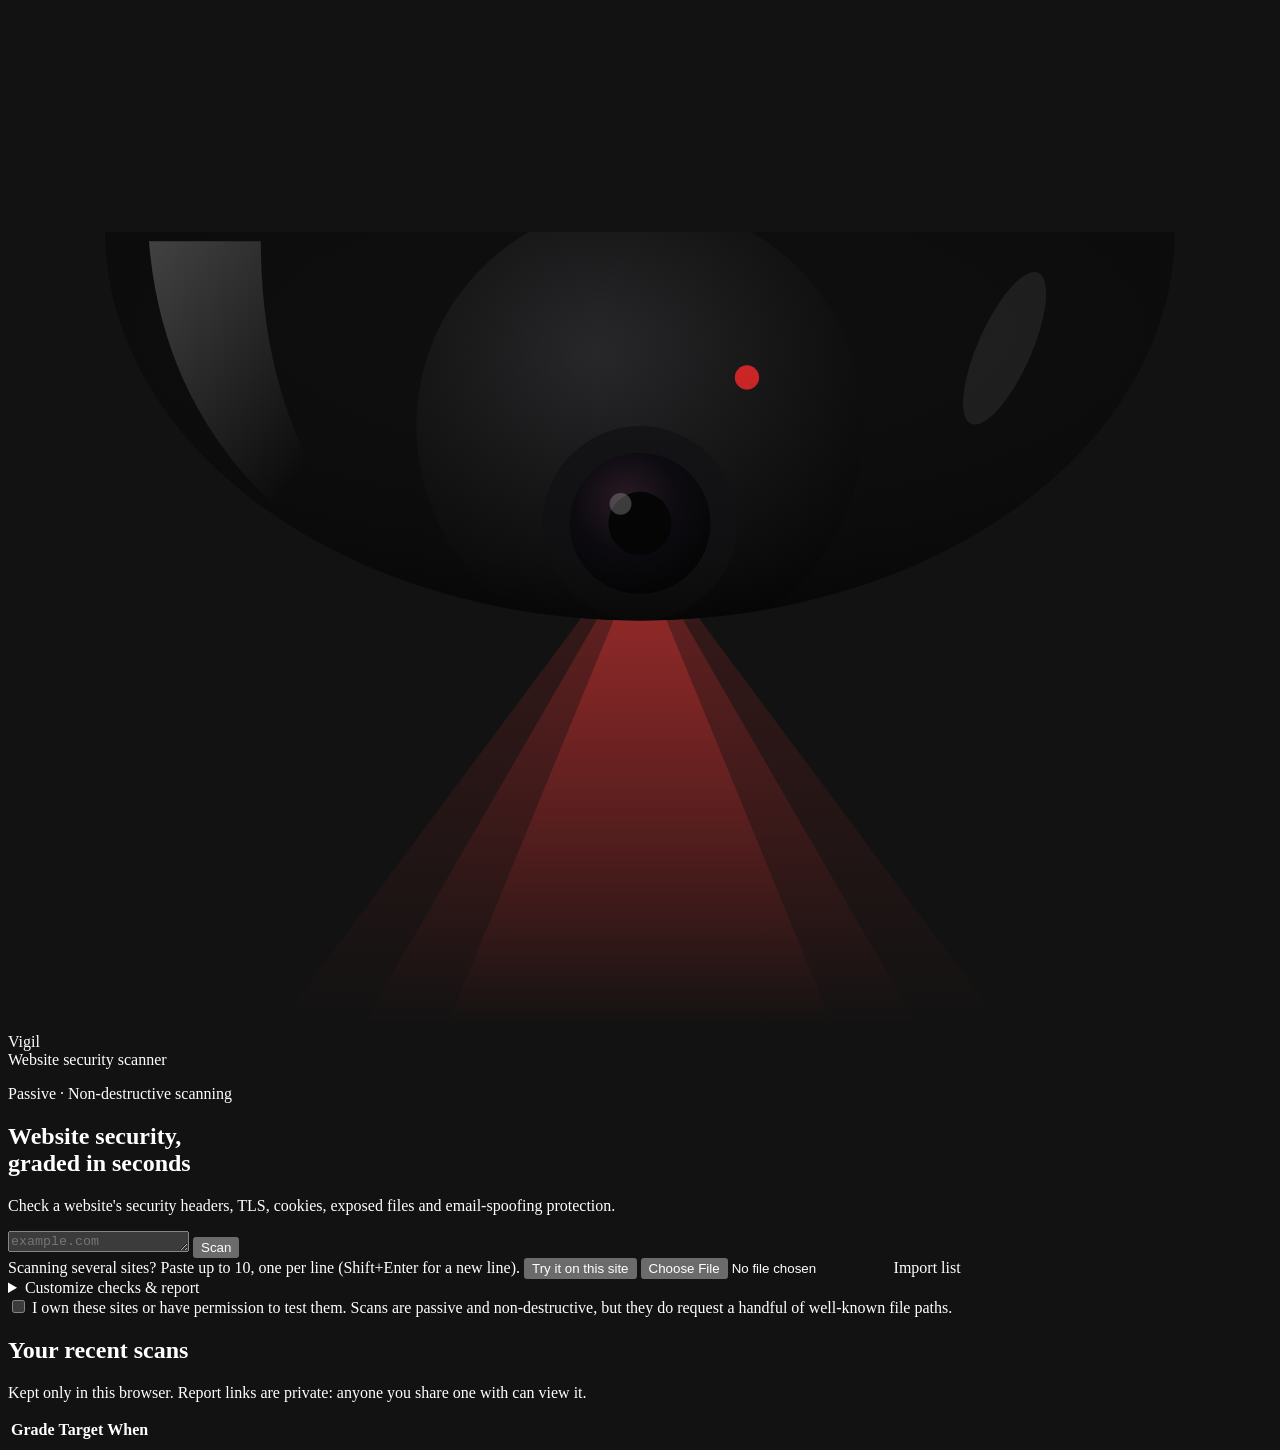
==== vigil/web/static/index.html @ 4bc2053c "Add favicon, link previews and a "Try it on this site" button - SVG dome-camera favicon (browsers we" ====
<!doctype html>
<html lang="en">
<head>
<meta charset="utf-8">
<meta name="viewport" content="width=device-width, initial-scale=1">
<meta name="color-scheme" content="dark">
<title>Vigil · Website Security Scanner</title>
<meta name="description" content="Grade any website's security in seconds: headers, TLS, cookies, exposed files, known CVEs and email spoofing, with a plain-English fix and a ready-to-share PDF report.">
<link rel="icon" href="/static/favicon.svg" type="image/svg+xml">
<meta property="og:type" content="website">
<meta property="og:title" content="Vigil · Website security, graded in seconds">
<meta property="og:description" content="Headers, TLS, cookies, exposed files, known CVEs and email spoofing, with a plain-English fix for every finding.">
<meta property="og:url" content="__ORIGIN__/">
<meta property="og:image" content="__ORIGIN__/static/og.png">
<meta property="og:image:width" content="1200">
<meta property="og:image:height" content="630">
<meta name="twitter:card" content="summary_large_image">
<link rel="stylesheet" href="/static/app.css">
<!-- Vercel Web Analytics and Speed Insights, served from our own origin so the strict CSP stays as is -->
<script defer src="/_vercel/insights/script.js"></script>
<script defer src="/_vercel/speed-insights/script.js"></script>
</head>
<body>
<div class="cam-wrap">
  <svg class="cam" viewBox="0 0 520 420" aria-hidden="true">
    <defs>
      <linearGradient id="beam" x1="0" y1="0" x2="0" y2="1">
        <stop offset="0" stop-color="#ff3b3b" stop-opacity=".45"/>
        <stop offset="1" stop-color="#ff3b3b" stop-opacity="0"/>
      </linearGradient>
      <radialGradient id="ball" cx=".4" cy=".35" r=".75">
        <stop offset="0" stop-color="#2b2b2d"/>
        <stop offset="1" stop-color="#040404"/>
      </radialGradient>
      <radialGradient id="glass" cx=".5" cy=".25" r=".85">
        <stop offset="0" stop-color="#1a1a1c" stop-opacity=".15"/>
        <stop offset=".7" stop-color="#0a0a0b" stop-opacity=".45"/>
        <stop offset="1" stop-color="#000" stop-opacity=".85"/>
      </radialGradient>
      <linearGradient id="shine" x1="0" y1="0" x2="1" y2="1">
        <stop offset="0" stop-color="#fff" stop-opacity=".22"/>
        <stop offset=".6" stop-color="#fff" stop-opacity="0"/>
      </linearGradient>
      <radialGradient id="lens" cx=".4" cy=".35" r=".7">
        <stop offset="0" stop-color="#3a2030"/>
        <stop offset=".5" stop-color="#0d0a12"/>
        <stop offset="1" stop-color="#000"/>
      </radialGradient>
      <clipPath id="dome"><path d="M40 92 A220 160 0 0 0 480 92 Z"/></clipPath>
    </defs>
    <!-- light cone, then the dome glass and lens on top of it -->
    <g class="cam-head"><g class="cam-beam" fill="url(#beam)">
      <polygon points="244,240 276,240 410,420 110,420" opacity=".35"/>
      <polygon points="249,240 271,240 375,420 145,420" opacity=".5"/>
      <polygon points="254,240 266,240 340,420 180,420" opacity=".7"/>
    </g></g>
    <path d="M40 92 A220 160 0 0 0 480 92 Z" fill="#0c0c0d"/>
    <g clip-path="url(#dome)">
      <g class="cam-head">
        <circle cx="260" cy="172" r="92" fill="url(#ball)"/>
        <circle cx="260" cy="212" r="40" fill="#141416"/>
        <circle cx="260" cy="212" r="29" fill="url(#lens)"/>
        <circle cx="260" cy="212" r="13" fill="#000"/>
        <circle cx="252" cy="204" r="4.5" fill="#fff" opacity=".35"/>
        <circle class="cam-led" cx="304" cy="152" r="5" fill="#ff2a2a"/>
      </g>
    </g>
    <path d="M40 92 A220 160 0 0 0 480 92 Z" fill="url(#glass)"/>
    <path d="M58 96 Q66 196 170 244 Q104 190 104 96 Z" fill="url(#shine)"/>
    <ellipse cx="410" cy="140" rx="11" ry="34" transform="rotate(24 410 140)" fill="#fff" opacity=".07"/>
  </svg>
</div>
<header class="nav">
  <div class="brand"><span class="mark" aria-hidden="true"></span>Vigil</div>
  <span class="nav-tag">Website security scanner</span>
</header>

<main>
  <section class="hero">


    <p class="eyebrow">Passive · Non-destructive scanning</p>
    <h1>Website security,<br><span>graded in seconds</span></h1>
    <p class="tag">Check a website's security headers, TLS, cookies, exposed files and email-spoofing protection.</p>

    <form id="f">
      <div class="row">
        <textarea id="urls" rows="1" placeholder="example.com" autocomplete="off" spellcheck="false"
                  aria-label="Websites to scan, one per line" aria-describedby="urls-help"></textarea>
        <button id="go" type="submit">Scan</button>
      </div>
      <div class="hint">
        <span id="urls-help">Scanning several sites? Paste up to 10, one per line (Shift+Enter for a new line).</span>
        <span class="hint-actions">
          <button class="file-btn" id="try-self" type="button">Try it on this site</button>
          <label class="file-btn"><input id="file" type="file" accept=".txt,.csv,text/plain,text/csv">Import list</label>
        </span>
      </div>

      <details id="opts" class="opts">
        <summary>Customize checks &amp; report</summary>
        <div class="opts-grid">
          <fieldset>
            <legend>Checks to run</legend>
            <label><input type="checkbox" name="check" value="transport" checked> HTTPS transport</label>
            <label><input type="checkbox" name="check" value="tls" checked> TLS / certificate</label>
            <label><input type="checkbox" name="check" value="headers" checked> Security headers</label>
            <label><input type="checkbox" name="check" value="cookies" checked> Cookies</label>
            <label><input type="checkbox" name="check" value="disclosure" checked> Information disclosure</label>
            <label><input type="checkbox" name="check" value="cves" checked> Known vulnerabilities (CVEs)</label>
            <label><input type="checkbox" name="check" value="exposure" checked> Exposed files</label>
            <label><input type="checkbox" name="check" value="email_dns" checked> Email spoofing (SPF/DMARC)</label>
          </fieldset>
          <fieldset>
            <legend>Report sections</legend>
            <label><input type="checkbox" name="section" value="summary" checked> Executive summary</label>
            <label><input type="checkbox" name="section" value="details" checked> Findings, grouped by severity</label>
            <label><input type="checkbox" name="section" value="passed" checked> Checks passed</label>
            <label><input type="checkbox" name="section" value="methodology" checked> Methodology &amp; scope</label>
          </fieldset>
          <fieldset>
            <legend>Report detail</legend>
            <label class="stack">Include findings rated
              <select id="min">
                <option value="info">Info and above (everything)</option>
                <option value="low">Low and above</option>
                <option value="medium">Medium and above</option>
                <option value="high">High and above</option>
                <option value="critical">Critical only</option>
              </select>
            </label>
            <label><input type="checkbox" id="evidence" checked> Include technical evidence</label>
            <p class="muted">Report options apply to downloads and the online view. They don't change the score.</p>
          </fieldset>
        </div>
      </details>

      <label class="auth"><input id="auth" type="checkbox"> I own these sites or have permission to test them.
        Scans are passive and non-destructive, but they do request a handful of well-known file paths.</label>
      <div id="err" class="err" role="alert"></div>
    </form>
  </section>

  <section id="result" aria-live="polite"></section>

  <h2>Your recent scans</h2>
  <p class="muted">Kept only in this browser. Report links are private: anyone you share one with can view it.</p>
  <div class="table-wrap">
    <table><thead><tr><th>Grade</th><th>Target</th><th>When</th><th></th></tr></thead><tbody id="hist"></tbody></table>
  </div>
</main>

<dialog id="preview" aria-labelledby="preview-title">
  <div class="preview-bar">
    <strong id="preview-title" tabindex="-1" autofocus>Report preview</strong>
    <div class="report-actions">
      <a class="btn btn-primary" id="pv-pdf" data-ext=".pdf" download>⬇ Download PDF</a>
      <a class="btn btn-secondary" id="pv-docx" data-ext=".docx" download>⬇ Download Word</a>
      <button class="btn btn-ghost" id="pv-close" type="button" aria-label="Close preview">✕</button>
    </div>
  </div>
  <iframe id="pv-frame" title="Report preview"></iframe>
  <p class="muted preview-note">The Word document has the same content and layout.
    Preview not showing? <a id="pv-open" target="_blank" rel="noopener">Open it in a new tab</a>.</p>
</dialog>

<script src="/static/app.js"></script>
</body>
</html>
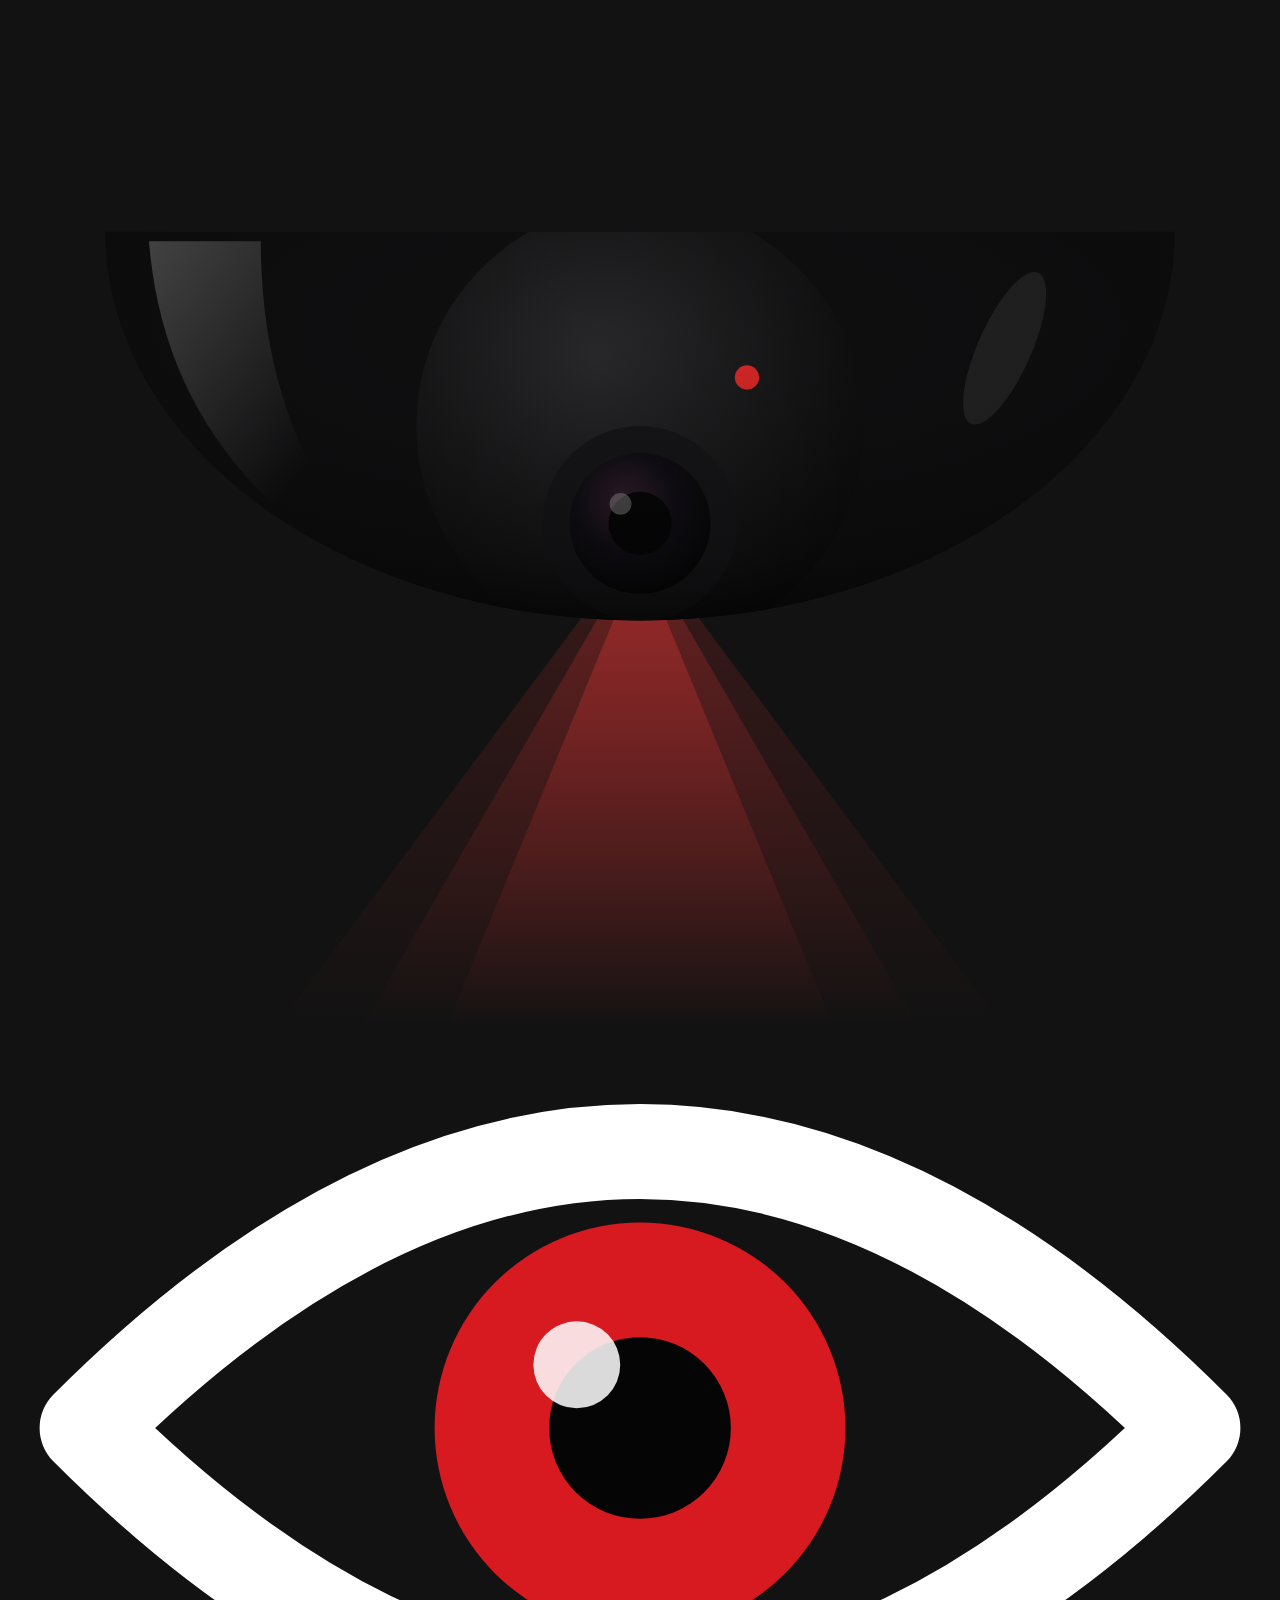
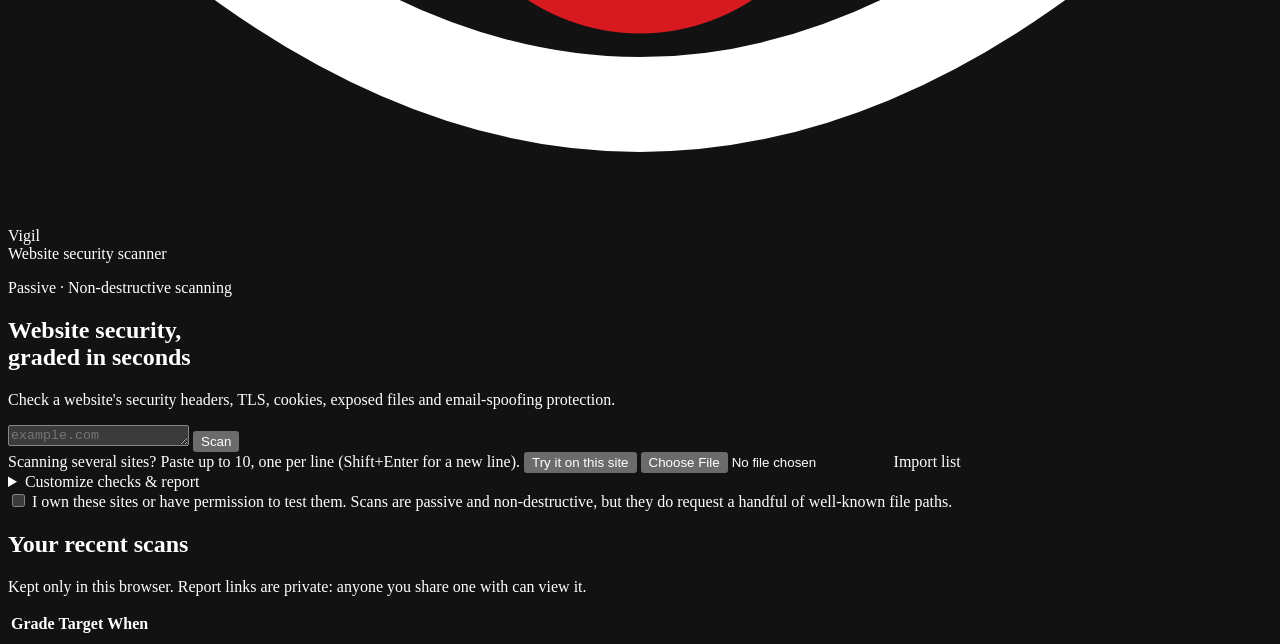
==== commit 93819c59: "Change the Vigil logo from a target to an eye Inline SVG eye (white outline, red iris) replaces the " ====
--- a/vigil/web/static/index.html
+++ b/vigil/web/static/index.html
@@ -71,7 +71,13 @@
   </svg>
 </div>
 <header class="nav">
-  <div class="brand"><span class="mark" aria-hidden="true"></span>Vigil</div>
+  <div class="brand">
+    <svg class="mark" viewBox="0 0 32 20" aria-hidden="true">
+      <path d="M2 10 Q16 -4 30 10 Q16 24 2 10 Z" fill="none" stroke="#fff" stroke-width="2.4" stroke-linejoin="round"/>
+      <circle cx="16" cy="10" r="5.2" fill="#d71920"/>
+      <circle cx="16" cy="10" r="2.3" fill="#050505"/>
+      <circle cx="14.4" cy="8.4" r="1.1" fill="#fff" opacity=".85"/>
+    </svg>Vigil</div>
   <span class="nav-tag">Website security scanner</span>
 </header>
 
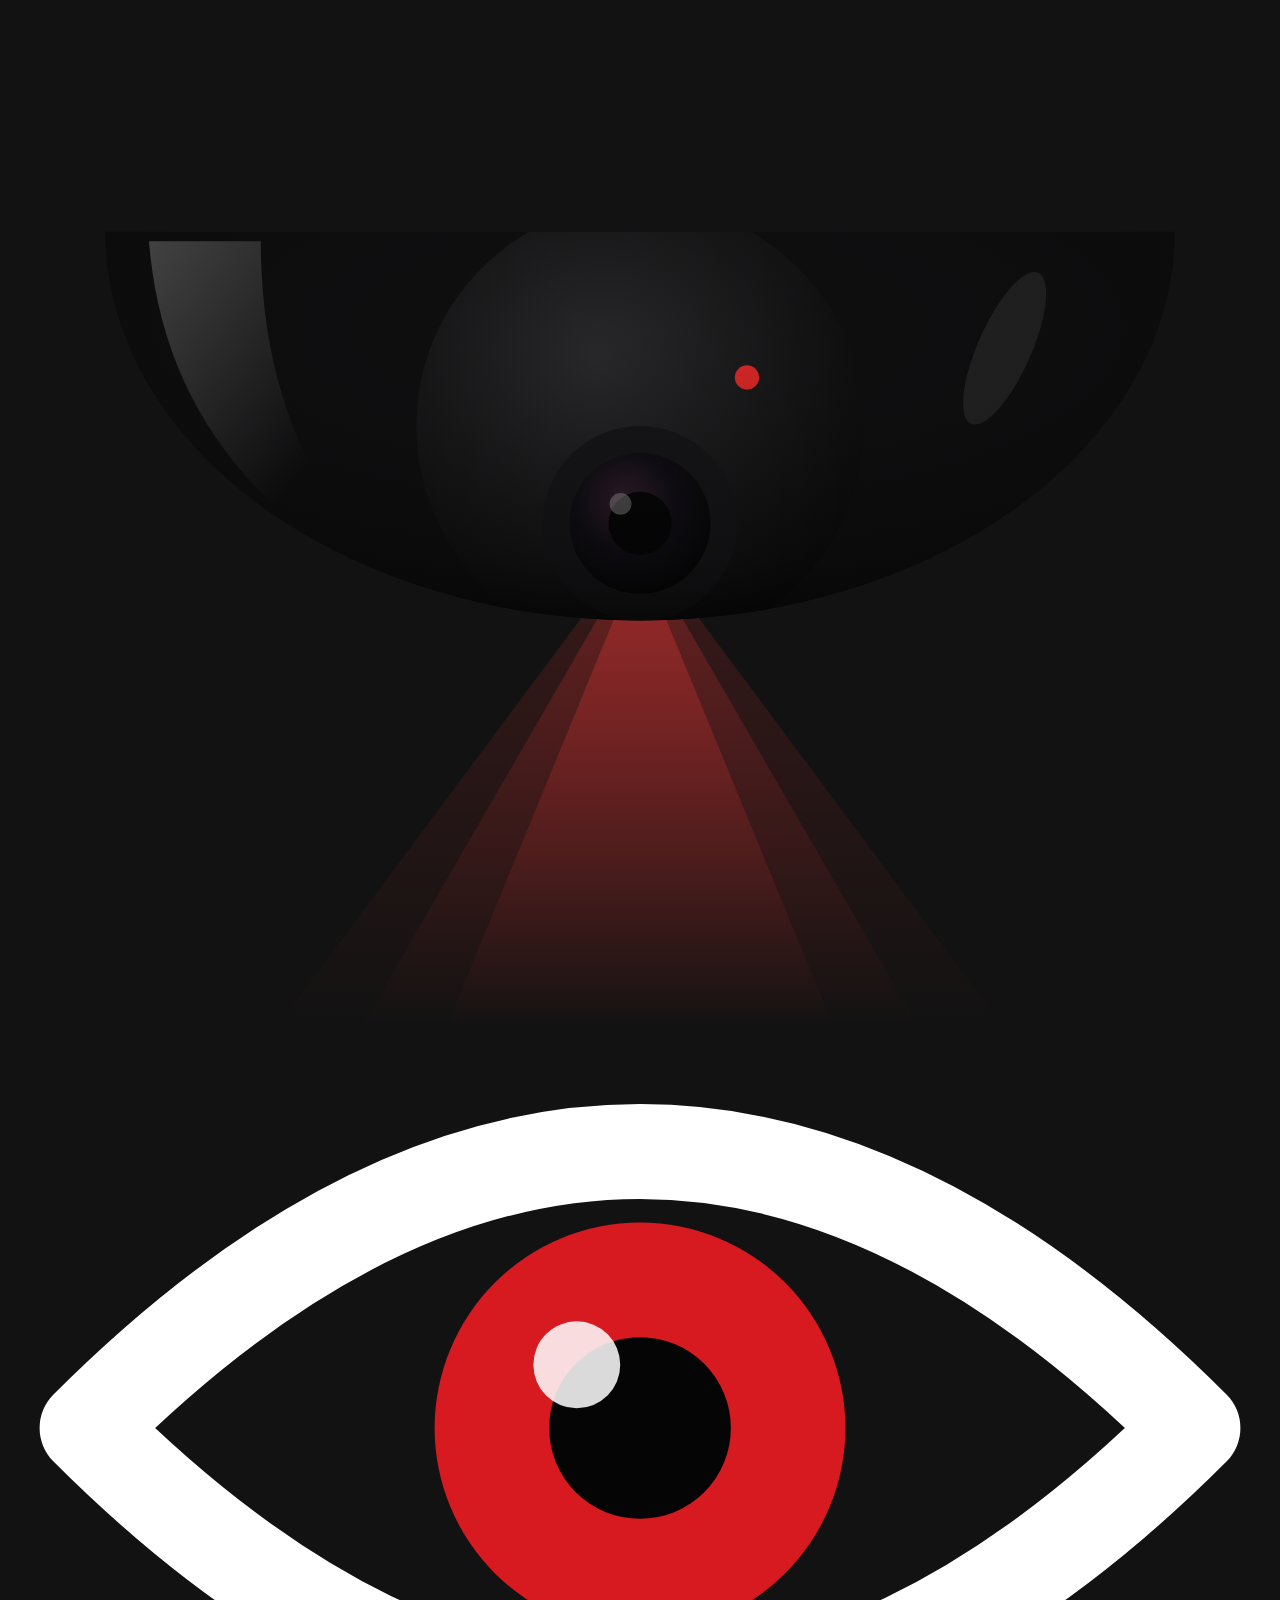
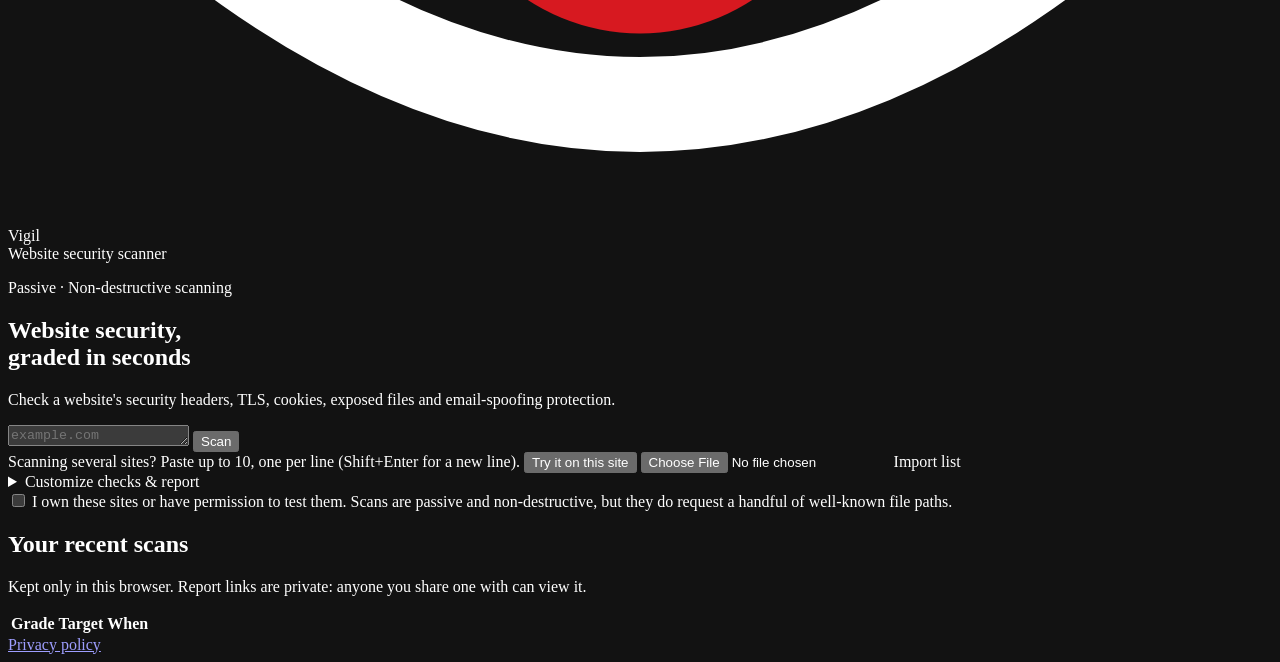
==== commit 4b6d8c5c: "Link the privacy policy from the site footer Co-Authored-By: Claude Opus 5.5 <noreply@anthropic.com>" ====
--- a/vigil/web/static/index.html
+++ b/vigil/web/static/index.html
@@ -156,6 +156,8 @@
   </div>
 </main>
 
+<footer class="site-foot"><a href="/privacy">Privacy policy</a></footer>
+
 <dialog id="preview" aria-labelledby="preview-title">
   <div class="preview-bar">
     <strong id="preview-title" tabindex="-1" autofocus>Report preview</strong>
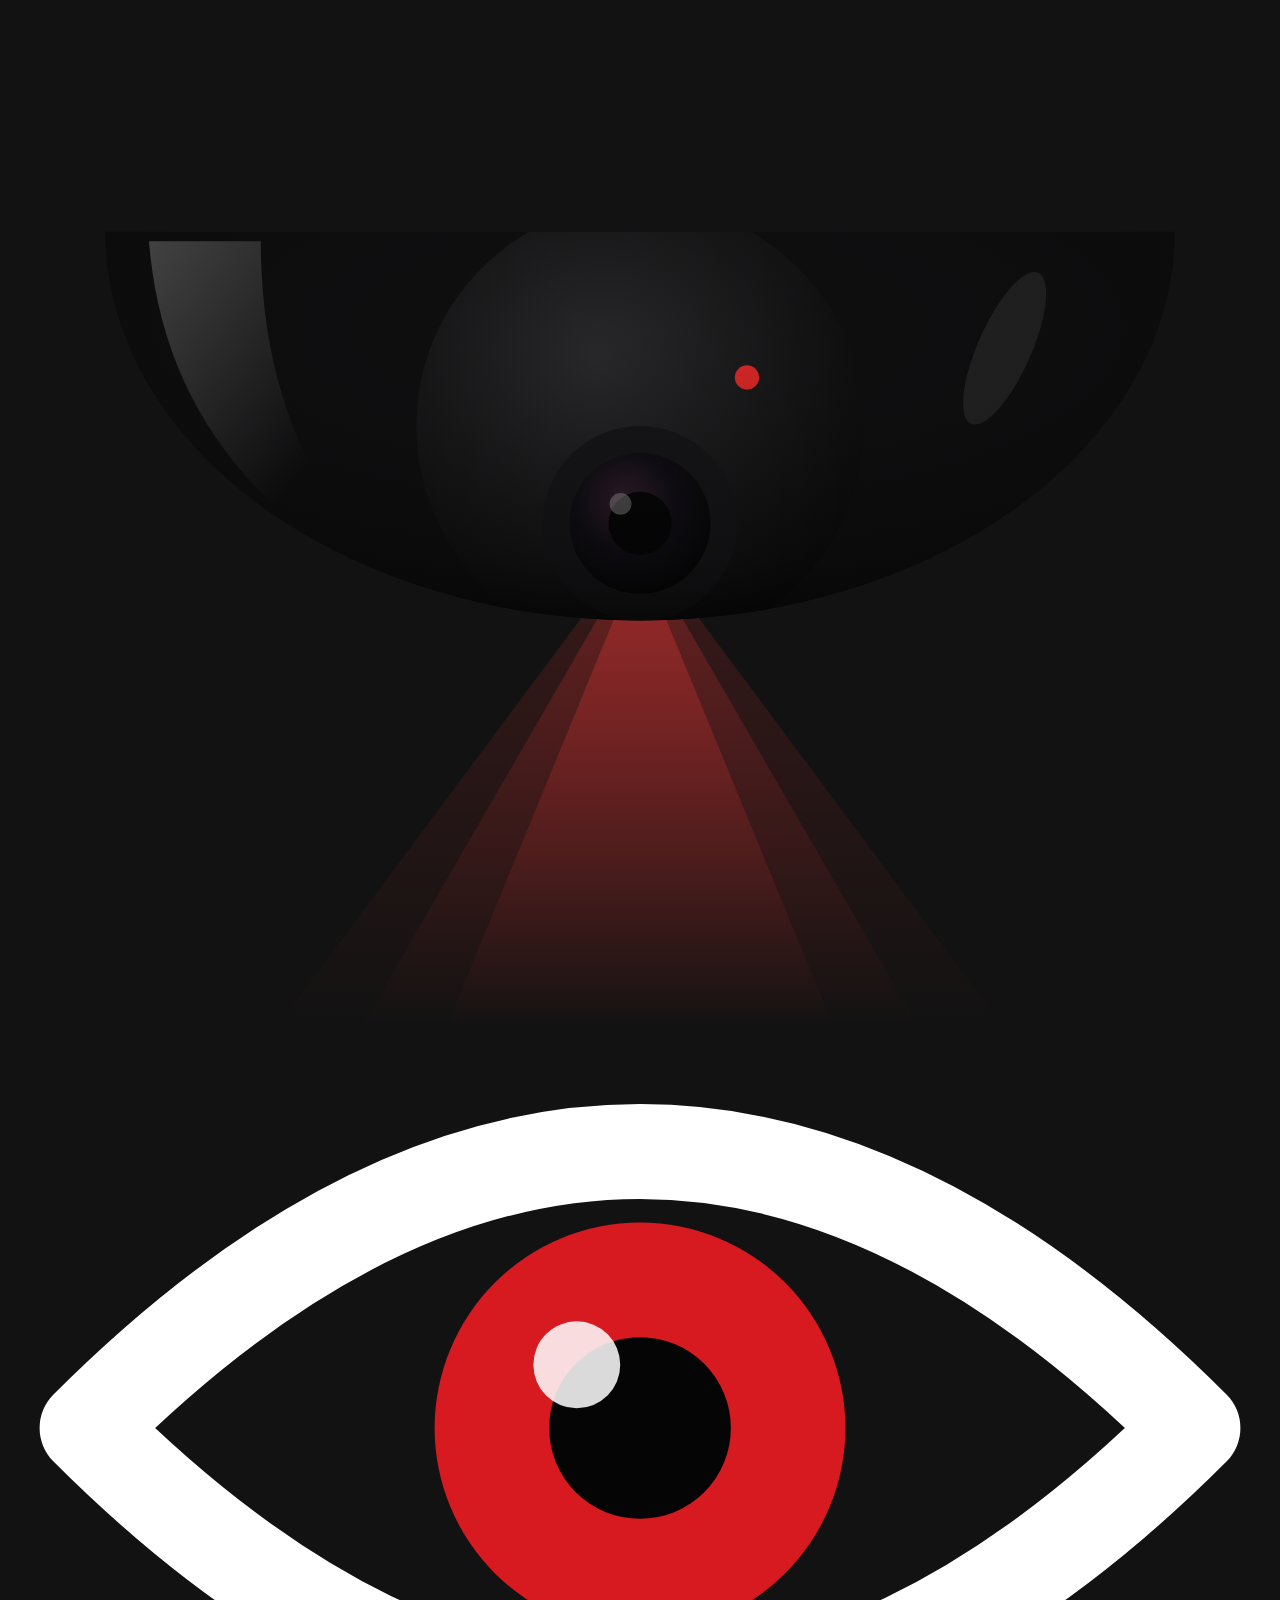
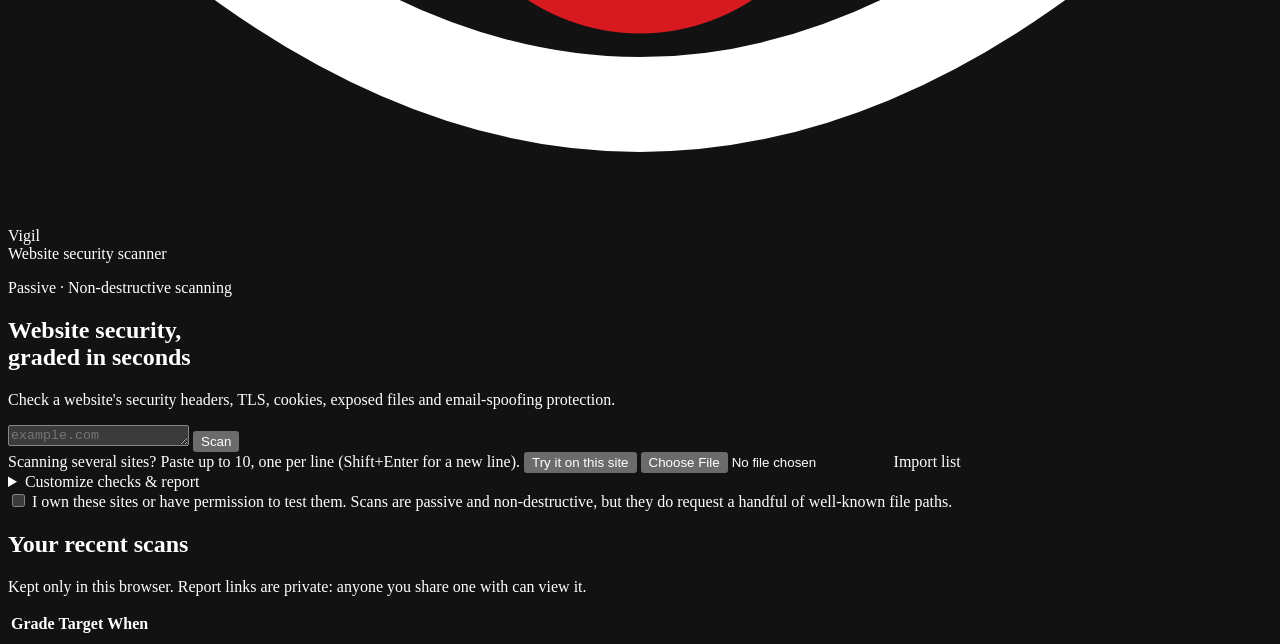
==== commit 5e8ca0c4: "Revert "Link the privacy policy from the site footer"" ====
--- a/vigil/web/static/index.html
+++ b/vigil/web/static/index.html
@@ -156,8 +156,6 @@
   </div>
 </main>
 
-<footer class="site-foot"><a href="/privacy">Privacy policy</a></footer>
-
 <dialog id="preview" aria-labelledby="preview-title">
   <div class="preview-bar">
     <strong id="preview-title" tabindex="-1" autofocus>Report preview</strong>
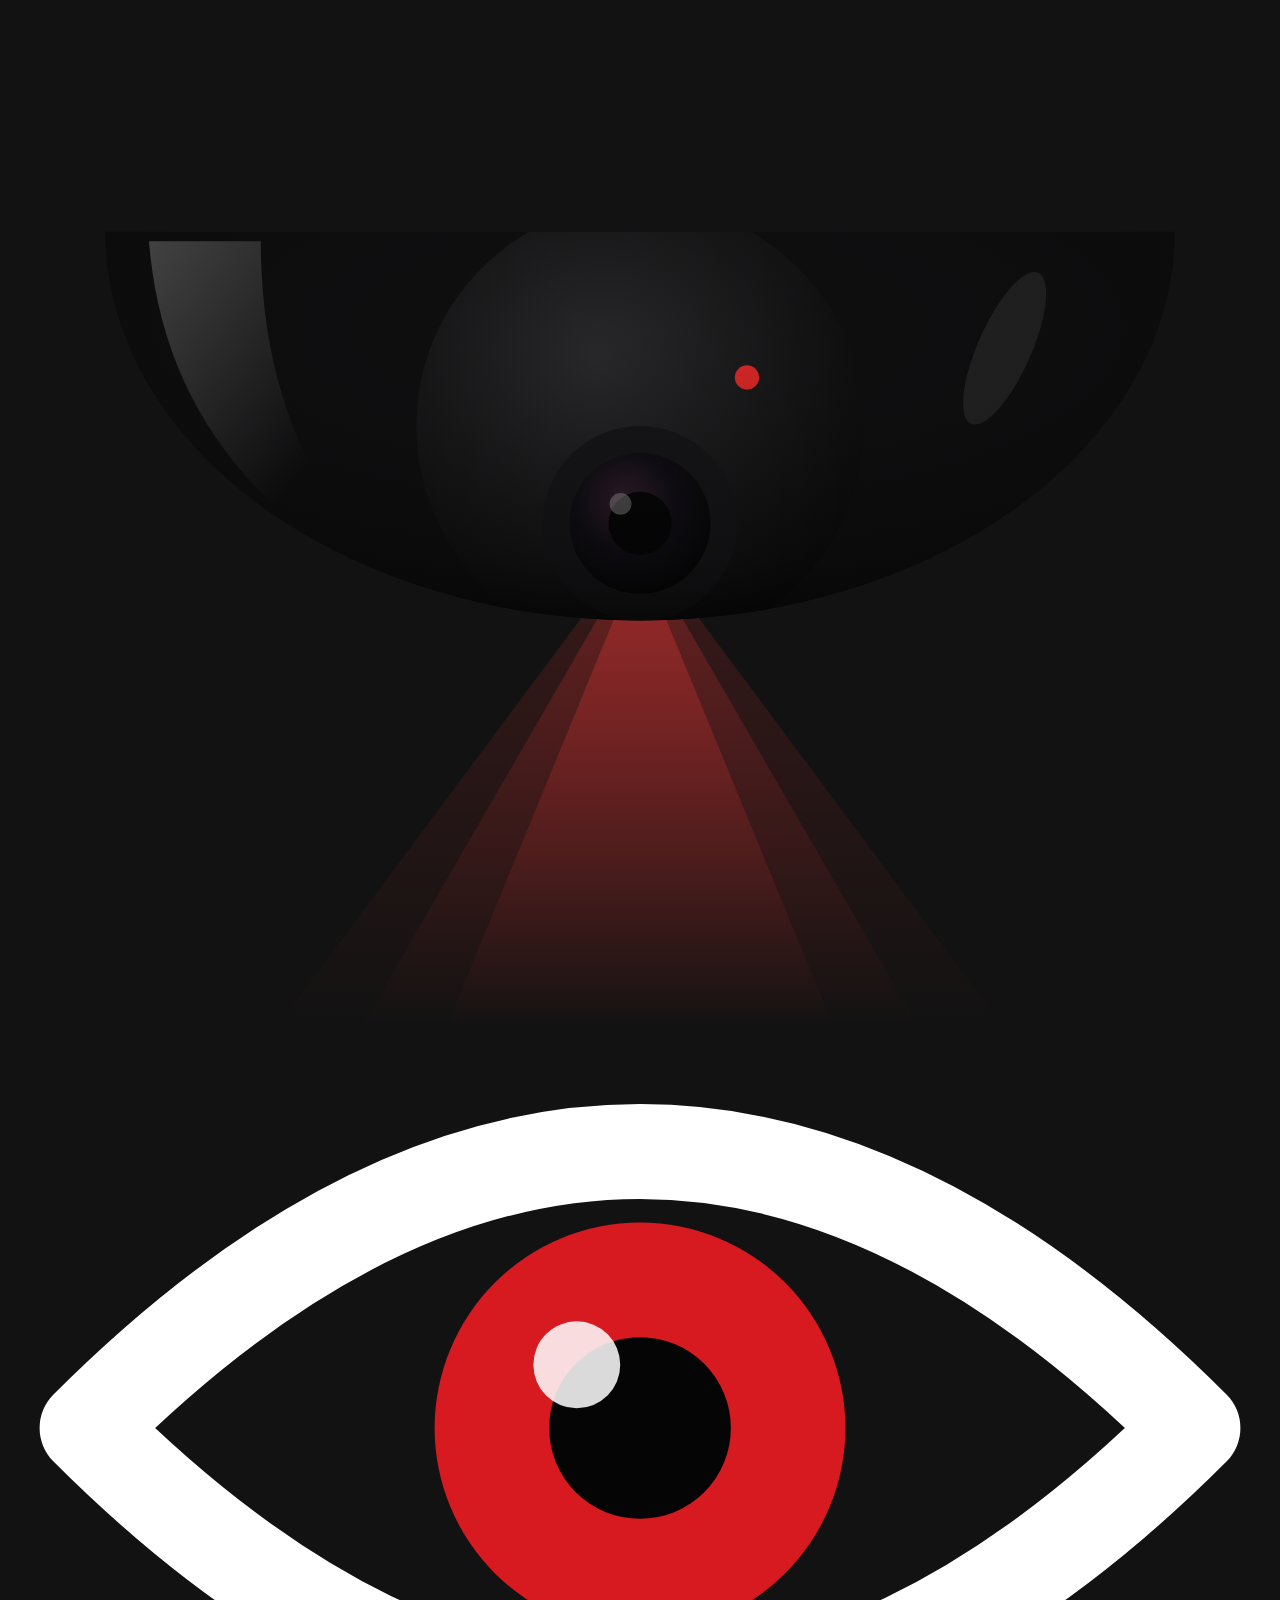
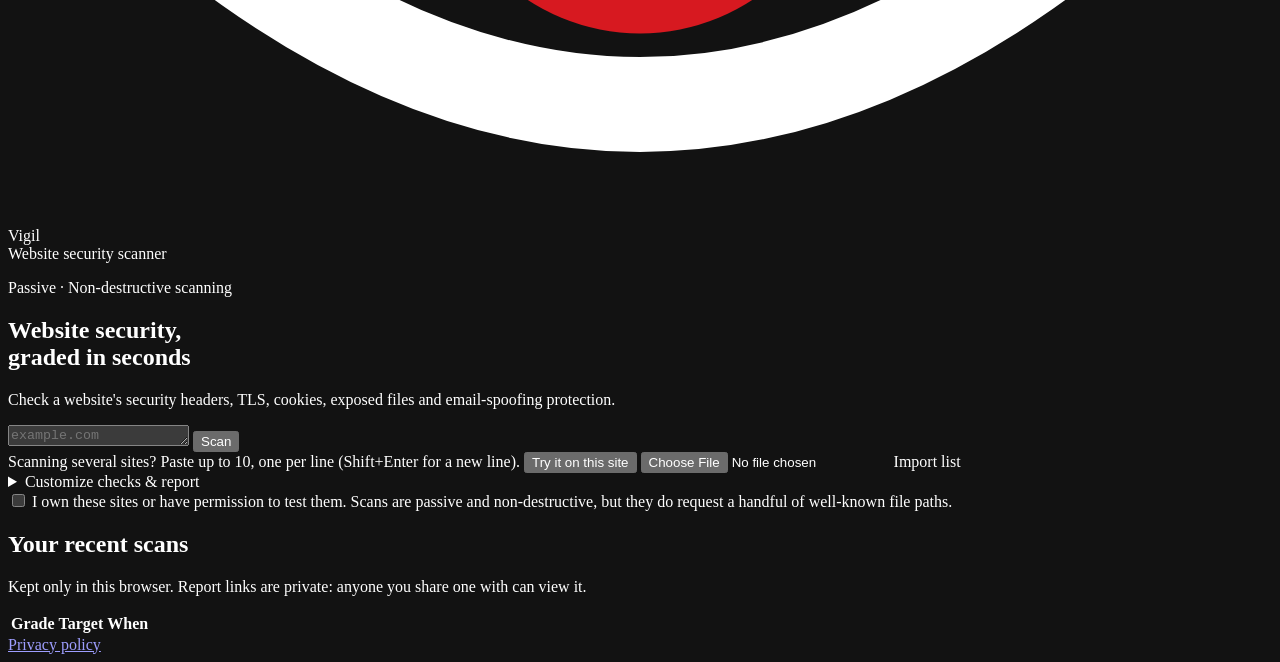
==== commit 8d0d3a2a: "Reapply "Link the privacy policy from the site footer" This reverts commit 5e8ca0c46ecc359c0f3c69d25" ====
--- a/vigil/web/static/index.html
+++ b/vigil/web/static/index.html
@@ -156,6 +156,8 @@
   </div>
 </main>
 
+<footer class="site-foot"><a href="/privacy">Privacy policy</a></footer>
+
 <dialog id="preview" aria-labelledby="preview-title">
   <div class="preview-bar">
     <strong id="preview-title" tabindex="-1" autofocus>Report preview</strong>
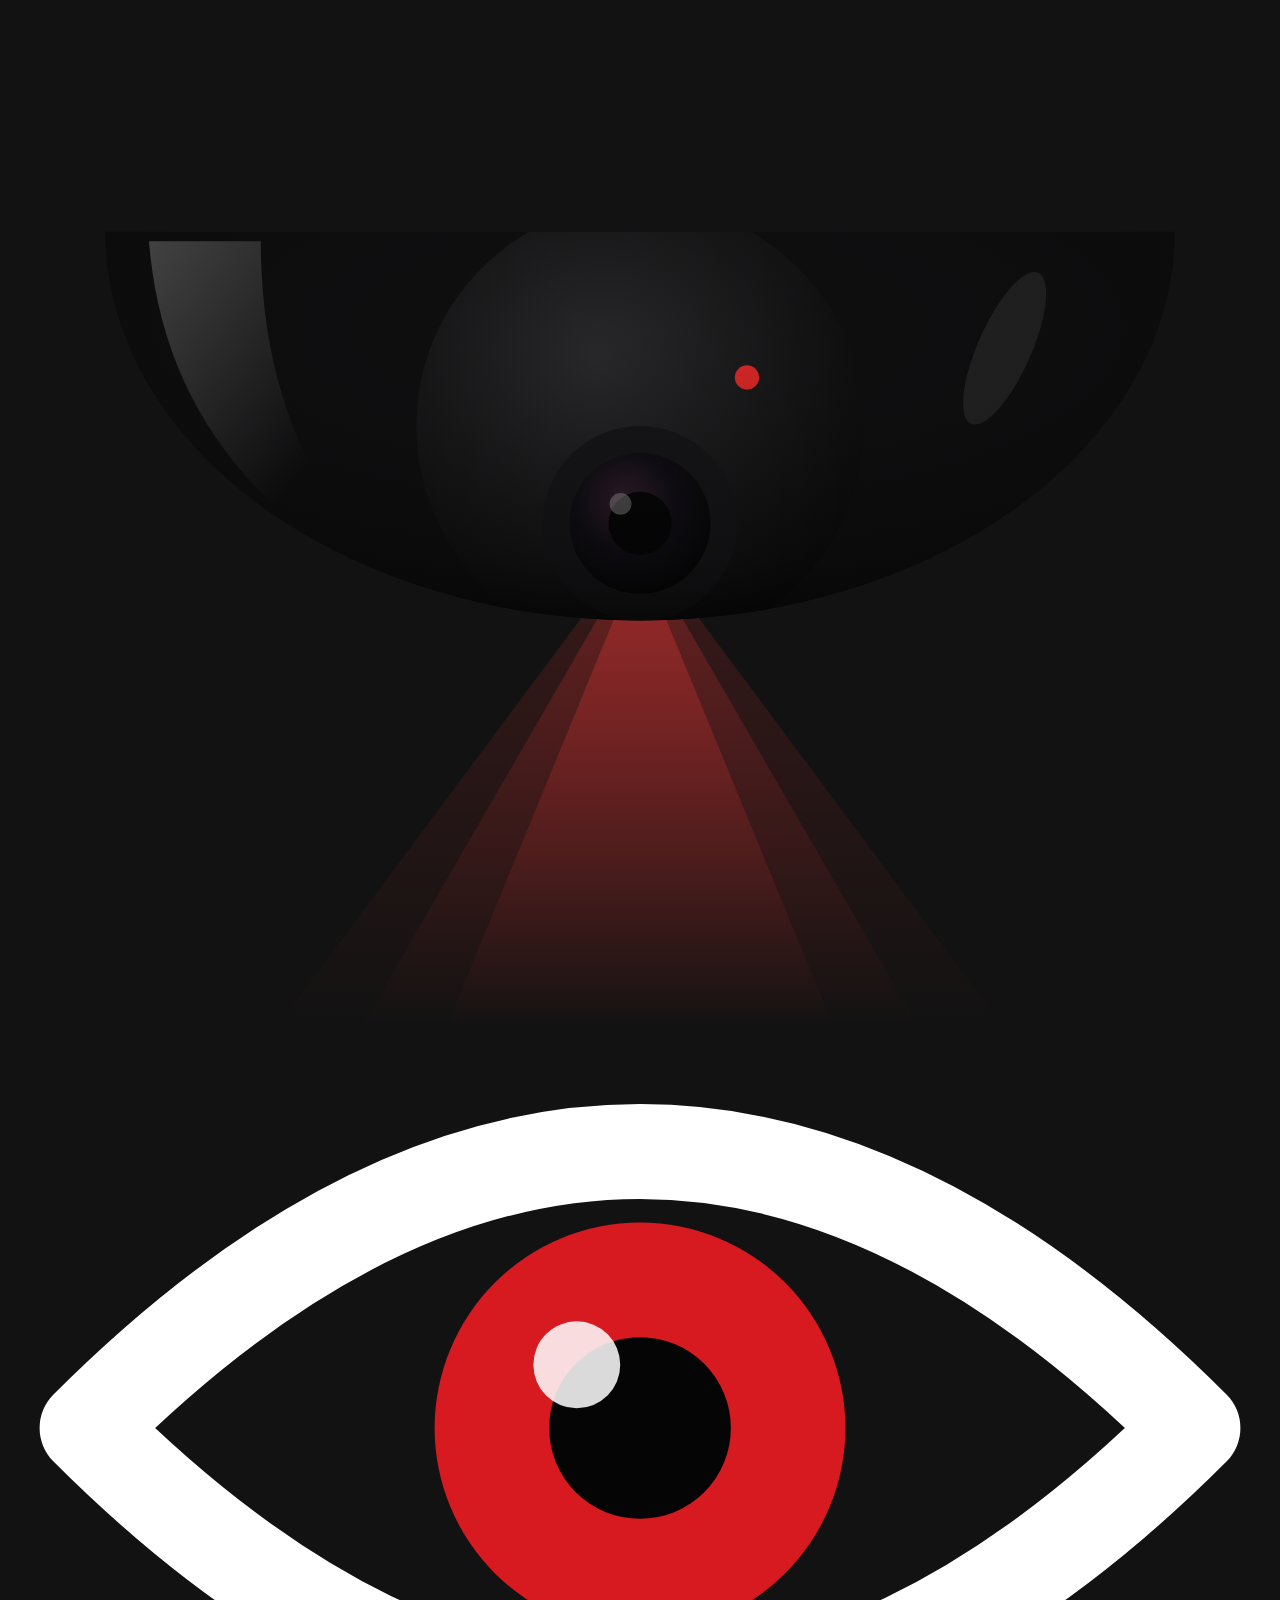
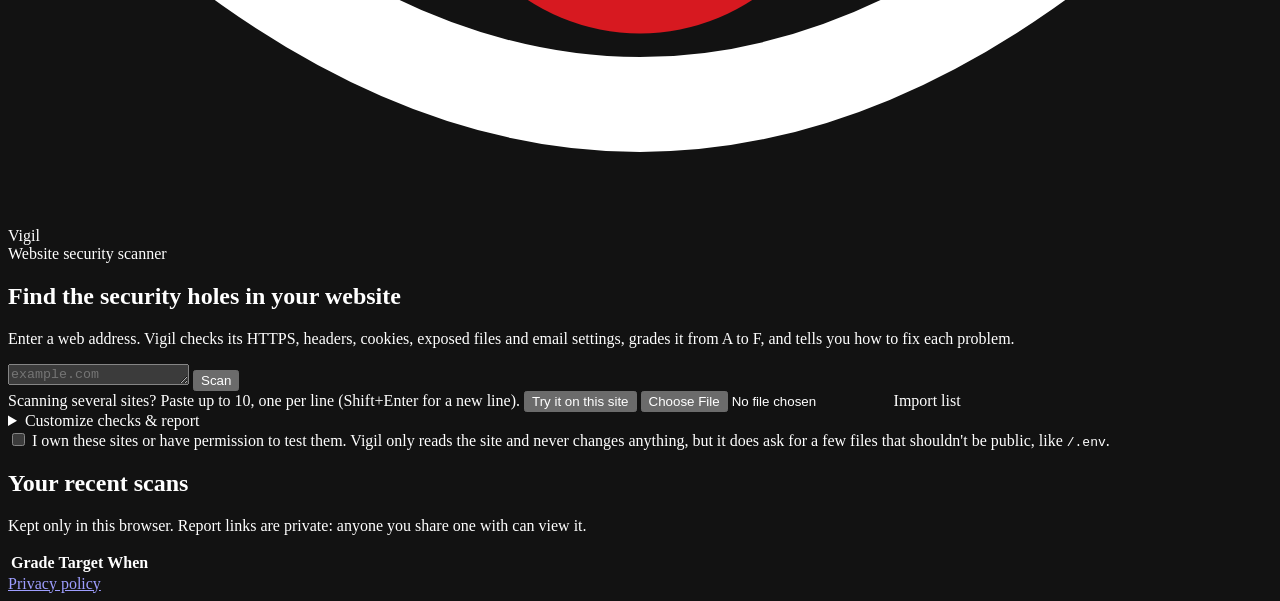
==== commit 72585f30: "Rewrite the site and store copy so it reads like a person wrote it The hero now says what Vigil does" ====
--- a/vigil/web/static/index.html
+++ b/vigil/web/static/index.html
@@ -5,11 +5,13 @@
 <meta name="viewport" content="width=device-width, initial-scale=1">
 <meta name="color-scheme" content="dark">
 <title>Vigil · Website Security Scanner</title>
-<meta name="description" content="Grade any website's security in seconds: headers, TLS, cookies, exposed files, known CVEs and email spoofing, with a plain-English fix and a ready-to-share PDF report.">
-<link rel="icon" href="/static/favicon.svg" type="image/svg+xml">
+<meta name="description" content="Vigil checks a website's HTTPS, security headers, cookies, exposed files, known vulnerabilities and email settings, grades it from A to F, and tells you how to fix each problem. Download the results as a PDF or Word report.">
+<link rel="icon" href="/static/favicon.svg?v=2" type="image/svg+xml">
+<link rel="icon" href="/static/favicon-32.png" sizes="32x32" type="image/png">
+<link rel="apple-touch-icon" href="/static/apple-touch-icon.png">
 <meta property="og:type" content="website">
-<meta property="og:title" content="Vigil · Website security, graded in seconds">
-<meta property="og:description" content="Headers, TLS, cookies, exposed files, known CVEs and email spoofing, with a plain-English fix for every finding.">
+<meta property="og:title" content="Vigil · Find the security holes in your website">
+<meta property="og:description" content="Checks HTTPS, headers, cookies, exposed files, known vulnerabilities and email spoofing, then tells you how to fix each problem.">
 <meta property="og:url" content="__ORIGIN__/">
 <meta property="og:image" content="__ORIGIN__/static/og.png">
 <meta property="og:image:width" content="1200">
@@ -85,9 +87,8 @@
   <section class="hero">
 
 
-    <p class="eyebrow">Passive · Non-destructive scanning</p>
-    <h1>Website security,<br><span>graded in seconds</span></h1>
-    <p class="tag">Check a website's security headers, TLS, cookies, exposed files and email-spoofing protection.</p>
+    <h1>Find the <span>security holes</span> in your website</h1>
+    <p class="tag">Enter a web address. Vigil checks its HTTPS, headers, cookies, exposed files and email settings, grades it from A to F, and tells you how to fix each problem.</p>
 
     <form id="f">
       <div class="row">
@@ -141,8 +142,8 @@
         </div>
       </details>
 
-      <label class="auth"><input id="auth" type="checkbox"> I own these sites or have permission to test them.
-        Scans are passive and non-destructive, but they do request a handful of well-known file paths.</label>
+      <label class="auth"><input id="auth" type="checkbox"> <span>I own these sites or have permission to test them.
+        Vigil only reads the site and never changes anything, but it does ask for a few files that shouldn't be public, like <code>/.env</code>.</span></label>
       <div id="err" class="err" role="alert"></div>
     </form>
   </section>
